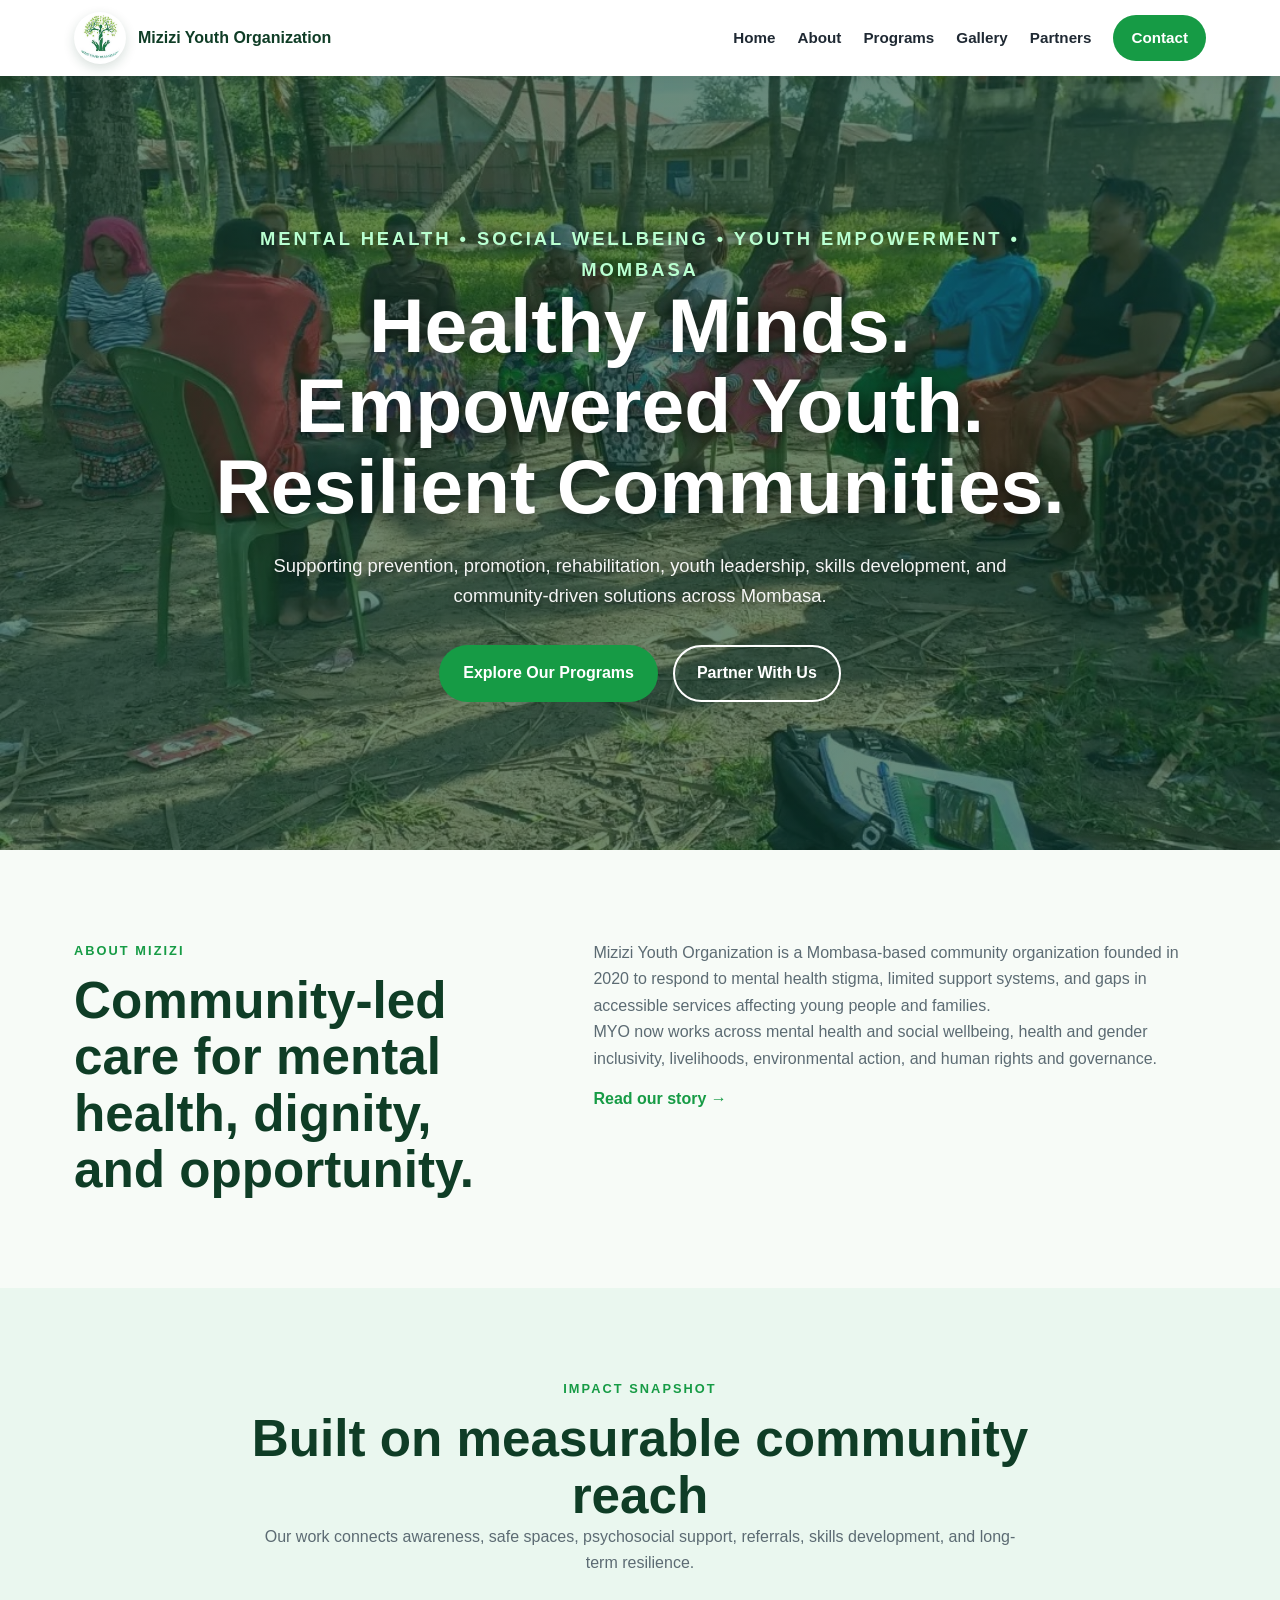
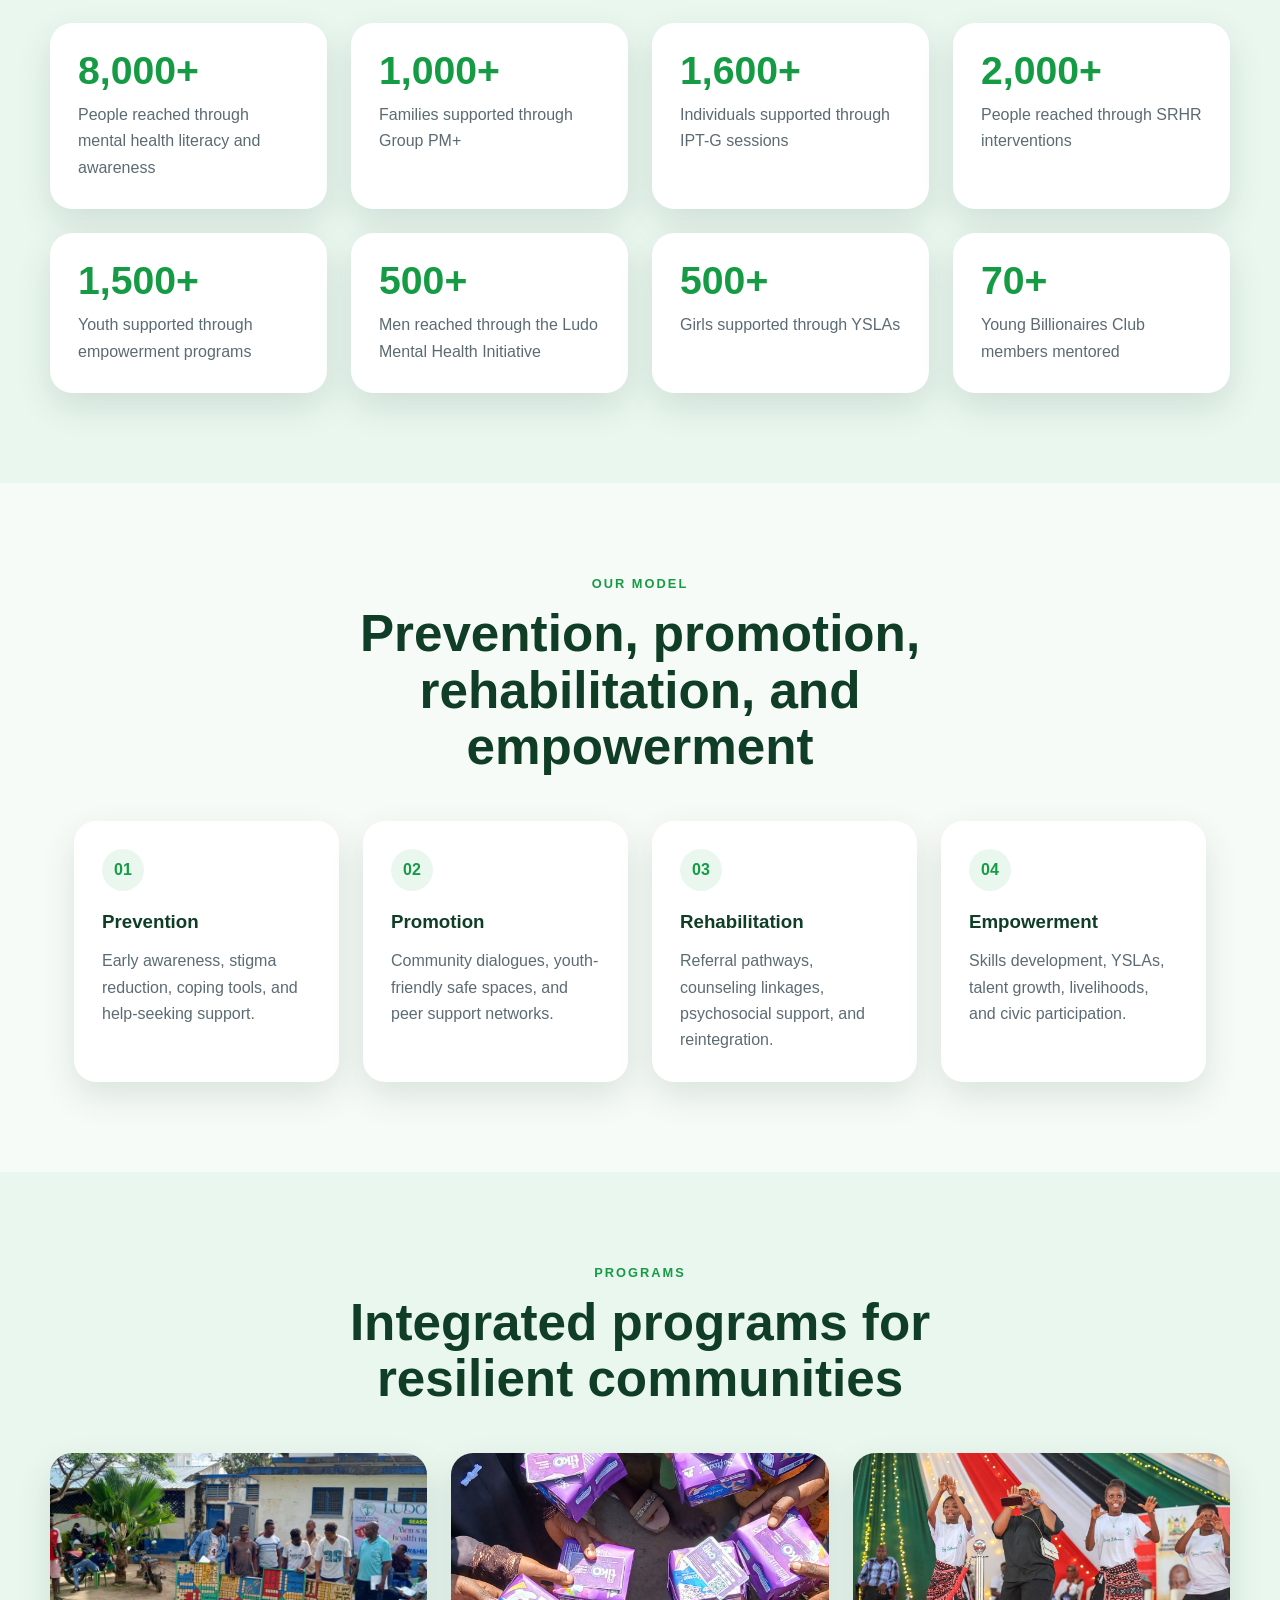
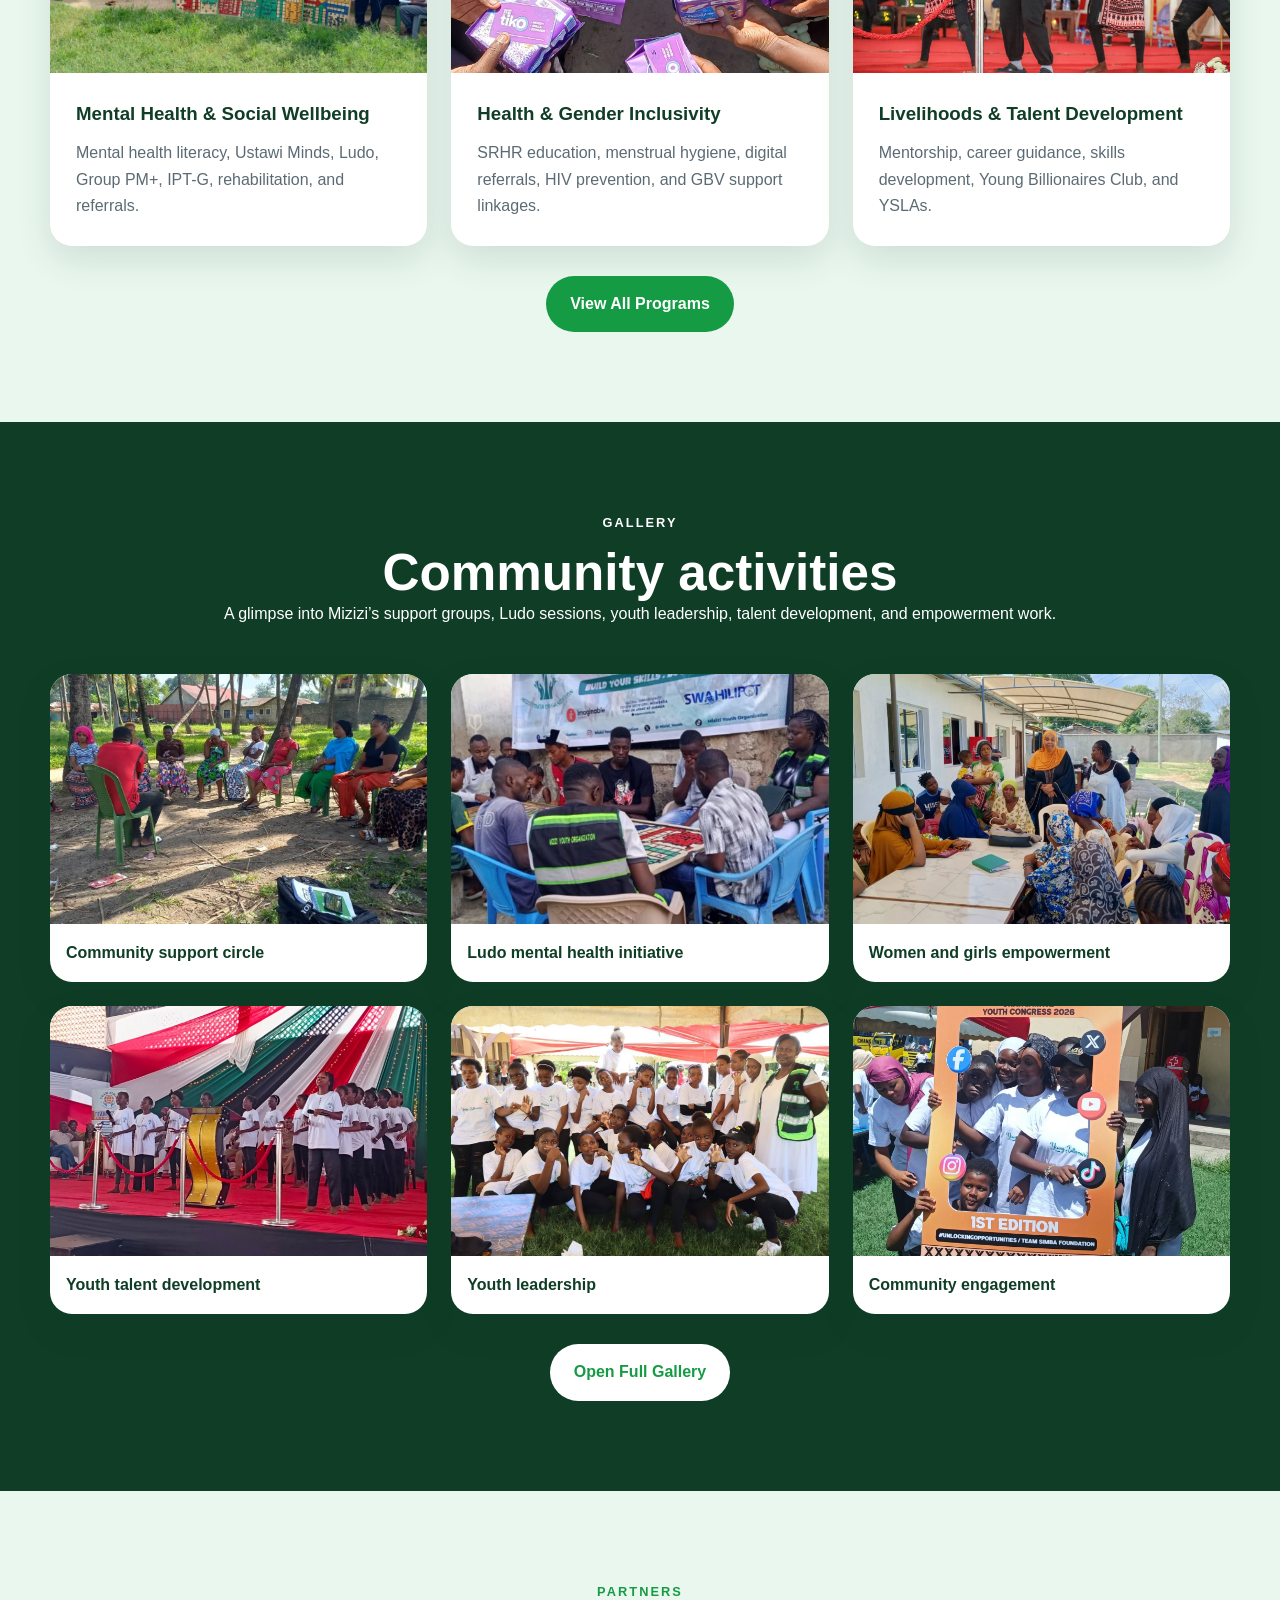
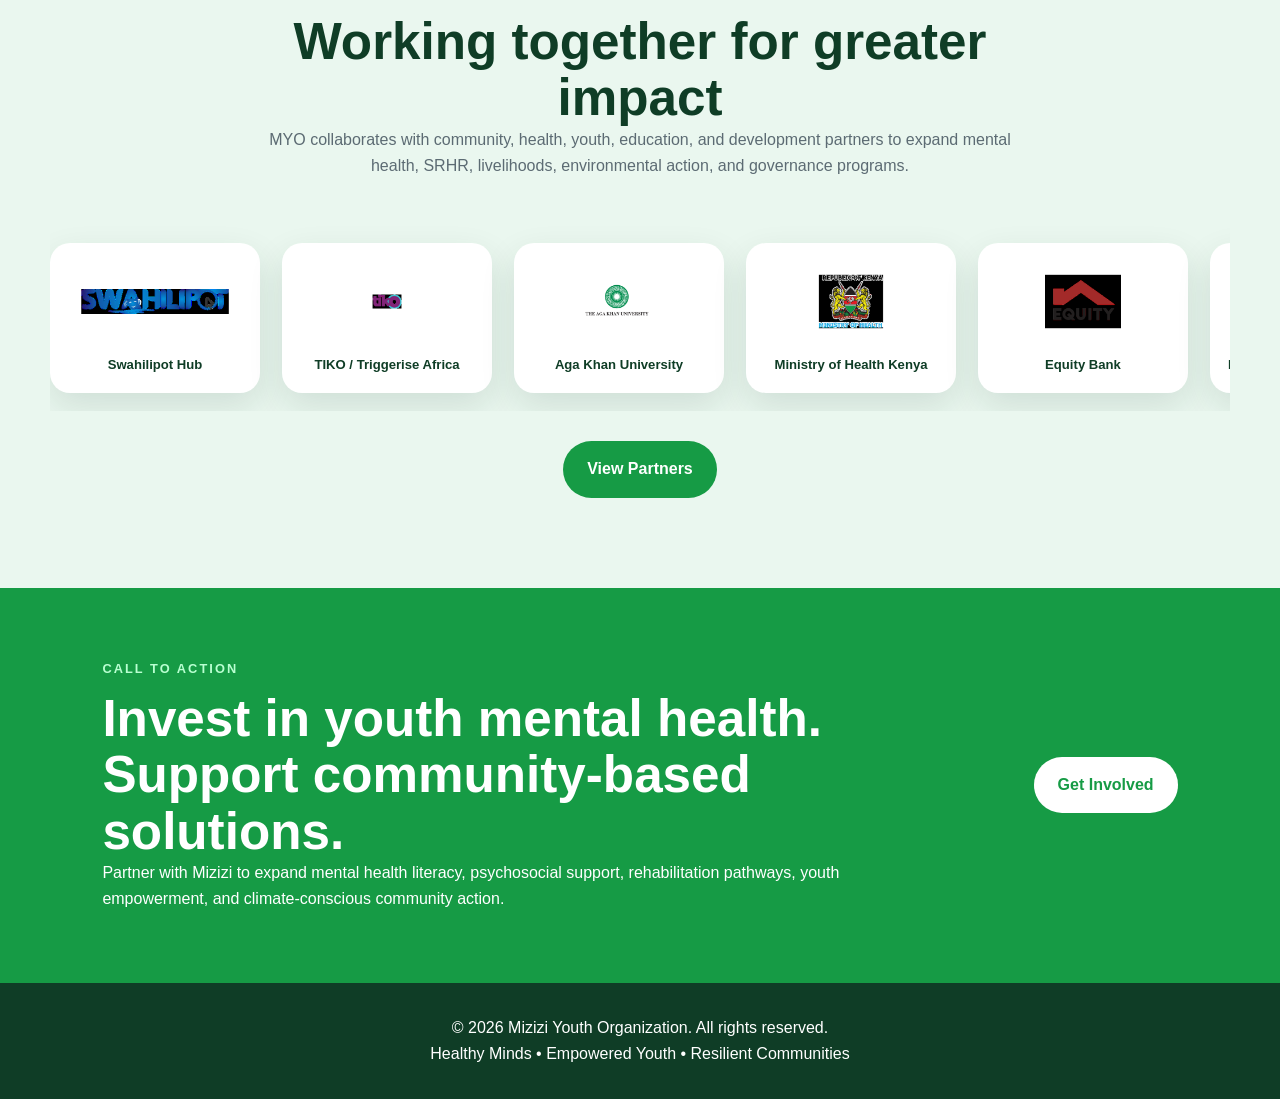
==== index.html @ 41eb35a1 "Add files via upload" ====
<!DOCTYPE html>
<html lang="en">
<head>
  <meta charset="UTF-8" />
  <meta name="viewport" content="width=device-width, initial-scale=1.0" />
  <title>Mizizi Youth Organization | Healthy Minds, Empowered Youth</title>
  <meta name="description" content="Mombasa-based community organization supporting mental health, youth empowerment, SRHR, rehabilitation, climate action, and governance." />
  <link rel="stylesheet" href="css/style.css" />
</head>
<body class="">
<header class="site-header">
  <nav class="navbar">
    <a href="index.html" class="brand">
      <img src="assets/images/mizizi-logo.png" alt="Mizizi Youth Organization logo" class="brand-logo" />
      <span>Mizizi Youth Organization</span>
    </a>
    <button class="menu-toggle" id="menuToggle" aria-label="Open navigation">☰</button>
    <div class="nav-links" id="navLinks">
      <a href="index.html">Home</a>
      <a href="about.html">About</a>
      <a href="programs.html">Programs</a>
      <a href="gallery.html">Gallery</a>
      <a href="partners.html">Partners</a>
      <a href="contact.html" class="nav-cta">Contact</a>
    </div>
  </nav>
</header>
<main>
<section class="hero" id="home">
  <div class="hero-content">
    <p class="eyebrow">Mental Health • Social Wellbeing • Youth Empowerment • Mombasa</p>
    <h1>Healthy Minds. Empowered Youth. Resilient Communities.</h1>
    <p>Supporting prevention, promotion, rehabilitation, youth leadership, skills development, and community-driven solutions across Mombasa.</p>
    <div class="hero-actions">
      <a href="programs.html" class="btn btn-primary">Explore Our Programs</a>
      <a href="contact.html" class="btn btn-secondary">Partner With Us</a>
    </div>
  </div>
</section>

<section class="section intro-section">
  <div class="two-col">
    <div>
      <p class="eyebrow">About Mizizi</p>
      <h2>Community-led care for mental health, dignity, and opportunity.</h2>
    </div>
    <div>
      <p>Mizizi Youth Organization is a Mombasa-based community organization founded in 2020 to respond to mental health stigma, limited support systems, and gaps in accessible services affecting young people and families.</p>
      <p>MYO now works across mental health and social wellbeing, health and gender inclusivity, livelihoods, environmental action, and human rights and governance.</p>
      <a href="about.html" class="text-link">Read our story →</a>
    </div>
  </div>
</section>

<section class="section light">
  <div class="section-heading">
    <p class="eyebrow">Impact Snapshot</p>
    <h2>Built on measurable community reach</h2>
    <p>Our work connects awareness, safe spaces, psychosocial support, referrals, skills development, and long-term resilience.</p>
  </div>
  <div class="stats-grid wide-stats">
    <div class="stat"><span>8,000+</span><p>People reached through mental health literacy and awareness</p></div>
    <div class="stat"><span>1,000+</span><p>Families supported through Group PM+</p></div>
    <div class="stat"><span>1,600+</span><p>Individuals supported through IPT-G sessions</p></div>
    <div class="stat"><span>2,000+</span><p>People reached through SRHR interventions</p></div>
    <div class="stat"><span>1,500+</span><p>Youth supported through empowerment programs</p></div>
    <div class="stat"><span>500+</span><p>Men reached through the Ludo Mental Health Initiative</p></div>
    <div class="stat"><span>500+</span><p>Girls supported through YSLAs</p></div>
    <div class="stat"><span>70+</span><p>Young Billionaires Club members mentored</p></div>
  </div>
</section>

<section class="section">
  <div class="section-heading">
    <p class="eyebrow">Our Model</p>
    <h2>Prevention, promotion, rehabilitation, and empowerment</h2>
  </div>
  <div class="model-grid">
    <article><span>01</span><h3>Prevention</h3><p>Early awareness, stigma reduction, coping tools, and help-seeking support.</p></article>
    <article><span>02</span><h3>Promotion</h3><p>Community dialogues, youth-friendly safe spaces, and peer support networks.</p></article>
    <article><span>03</span><h3>Rehabilitation</h3><p>Referral pathways, counseling linkages, psychosocial support, and reintegration.</p></article>
    <article><span>04</span><h3>Empowerment</h3><p>Skills development, YSLAs, talent growth, livelihoods, and civic participation.</p></article>
  </div>
</section>

<section class="section light">
  <div class="section-heading">
    <p class="eyebrow">Programs</p>
    <h2>Integrated programs for resilient communities</h2>
  </div>
  <div class="program-feature-grid">
    <article class="feature-card"><img src="assets/images/programs/ludo-mental-health.jpg" alt="Ludo mental health session"><div><h3>Mental Health & Social Wellbeing</h3><p>Mental health literacy, Ustawi Minds, Ludo, Group PM+, IPT-G, rehabilitation, and referrals.</p></div></article>
    <article class="feature-card"><img src="assets/images/programs/srhr-program.jpg" alt="SRHR outreach and menstrual hygiene support"><div><h3>Health & Gender Inclusivity</h3><p>SRHR education, menstrual hygiene, digital referrals, HIV prevention, and GBV support linkages.</p></div></article>
    <article class="feature-card"><img src="assets/images/programs/young-billionaires.jpg" alt="Young Billionaires Club talent development"><div><h3>Livelihoods & Talent Development</h3><p>Mentorship, career guidance, skills development, Young Billionaires Club, and YSLAs.</p></div></article>
  </div>
  <div class="center"><a href="programs.html" class="btn btn-primary">View All Programs</a></div>
</section>

<section class="section gallery-section">
  <div class="section-heading">
    <p class="eyebrow">Gallery</p>
    <h2>Community activities</h2>
    <p>A glimpse into Mizizi’s support groups, Ludo sessions, youth leadership, talent development, and empowerment work.</p>
  </div>
  <div class="gallery-grid">
    <figure><img src="assets/images/gallery/gallery1.jpeg" alt="Community support circle"><figcaption>Community support circle</figcaption></figure>
    <figure><img src="assets/images/gallery/gallery2.jpeg" alt="Ludo mental health activity"><figcaption>Ludo mental health initiative</figcaption></figure>
    <figure><img src="assets/images/gallery/gallery3.jpeg" alt="Women and girls savings group"><figcaption>Women and girls empowerment</figcaption></figure>
    <figure><img src="assets/images/gallery/gallery4.jpeg" alt="Young Billionaires talent showcase"><figcaption>Youth talent development</figcaption></figure>
    <figure><img src="assets/images/gallery/gallery6.jpeg" alt="Youth group photo"><figcaption>Youth leadership</figcaption></figure>
    <figure><img src="assets/images/gallery/gallery7.jpeg" alt="Changamwe youth congress"><figcaption>Community engagement</figcaption></figure>
  </div>
  <div class="center"><a href="gallery.html" class="btn btn-light">Open Full Gallery</a></div>
</section>

<section class="section light partners-preview">
  <div class="section-heading">
    <p class="eyebrow">Partners</p>
    <h2>Working together for greater impact</h2>
    <p>MYO collaborates with community, health, youth, education, and development partners to expand mental health, SRHR, livelihoods, environmental action, and governance programs.</p>
  </div>
  <div class="partner-marquee" aria-label="Mizizi partner logos">
  <div class="partner-track">
    <div class="partner-logo"><img src="assets/images/partners/swahilipot-hub.png" alt="Swahilipot Hub logo"><span>Swahilipot Hub</span></div>
<div class="partner-logo"><img src="assets/images/partners/tiko-triggerise.png" alt="TIKO / Triggerise Africa logo"><span>TIKO / Triggerise Africa</span></div>
<div class="partner-logo"><img src="assets/images/partners/aga-khan-university.png" alt="Aga Khan University logo"><span>Aga Khan University</span></div>
<div class="partner-logo"><img src="assets/images/partners/ministry-of-health.png" alt="Ministry of Health Kenya logo"><span>Ministry of Health Kenya</span></div>
<div class="partner-logo"><img src="assets/images/partners/equity-bank.png" alt="Equity Bank logo"><span>Equity Bank</span></div>
<div class="partner-logo"><img src="assets/images/partners/mombasa-women-empowerment-network.png" alt="Mombasa Women Empowerment Network logo"><span>Mombasa Women Empowerment Network</span></div>
<div class="partner-logo"><img src="assets/images/partners/mombasa-young-mothers.png" alt="Mombasa Young Mothers logo"><span>Mombasa Young Mothers</span></div>
<div class="partner-logo"><img src="assets/images/partners/pwani-youth-network.png" alt="Pwani Youth Network logo"><span>Pwani Youth Network</span></div>
<div class="partner-logo"><img src="assets/images/partners/shofco.png" alt="SHOFCO logo"><span>SHOFCO</span></div>
<div class="partner-logo"><img src="assets/images/partners/youth-alive-kenya.png" alt="Youth Alive Kenya logo"><span>Youth Alive Kenya</span></div>
<div class="partner-logo"><img src="assets/images/partners/thrive-together-cbo.png" alt="Thrive Together CBO logo"><span>Thrive Together CBO</span></div>
<div class="partner-logo"><img src="assets/images/partners/strong-minds-africa.png" alt="Strong Minds Africa logo"><span>Strong Minds Africa</span></div>
    <div class="partner-logo"><img src="assets/images/partners/swahilipot-hub.png" alt="Swahilipot Hub logo"><span>Swahilipot Hub</span></div>
<div class="partner-logo"><img src="assets/images/partners/tiko-triggerise.png" alt="TIKO / Triggerise Africa logo"><span>TIKO / Triggerise Africa</span></div>
<div class="partner-logo"><img src="assets/images/partners/aga-khan-university.png" alt="Aga Khan University logo"><span>Aga Khan University</span></div>
<div class="partner-logo"><img src="assets/images/partners/ministry-of-health.png" alt="Ministry of Health Kenya logo"><span>Ministry of Health Kenya</span></div>
<div class="partner-logo"><img src="assets/images/partners/equity-bank.png" alt="Equity Bank logo"><span>Equity Bank</span></div>
<div class="partner-logo"><img src="assets/images/partners/mombasa-women-empowerment-network.png" alt="Mombasa Women Empowerment Network logo"><span>Mombasa Women Empowerment Network</span></div>
<div class="partner-logo"><img src="assets/images/partners/mombasa-young-mothers.png" alt="Mombasa Young Mothers logo"><span>Mombasa Young Mothers</span></div>
<div class="partner-logo"><img src="assets/images/partners/pwani-youth-network.png" alt="Pwani Youth Network logo"><span>Pwani Youth Network</span></div>
<div class="partner-logo"><img src="assets/images/partners/shofco.png" alt="SHOFCO logo"><span>SHOFCO</span></div>
<div class="partner-logo"><img src="assets/images/partners/youth-alive-kenya.png" alt="Youth Alive Kenya logo"><span>Youth Alive Kenya</span></div>
<div class="partner-logo"><img src="assets/images/partners/thrive-together-cbo.png" alt="Thrive Together CBO logo"><span>Thrive Together CBO</span></div>
<div class="partner-logo"><img src="assets/images/partners/strong-minds-africa.png" alt="Strong Minds Africa logo"><span>Strong Minds Africa</span></div>
  </div>
</div>
  <div class="center"><a href="partners.html" class="btn btn-primary">View Partners</a></div>
</section>

<section class="cta-band">
  <div>
    <p class="eyebrow">Call to Action</p>
    <h2>Invest in youth mental health. Support community-based solutions.</h2>
    <p>Partner with Mizizi to expand mental health literacy, psychosocial support, rehabilitation pathways, youth empowerment, and climate-conscious community action.</p>
  </div>
  <a href="contact.html" class="btn btn-light">Get Involved</a>
</section>
</main>
<footer class="site-footer">
  <p>© 2026 Mizizi Youth Organization. All rights reserved.</p>
  <p>Healthy Minds • Empowered Youth • Resilient Communities</p>
</footer>
<script src="js/main.js"></script>
</body>
</html>
---- css/style.css ----
:root {
  --green: #169b45;
  --deep-green: #0f3d26;
  --mint: #eaf7ef;
  --dark: #1f2933;
  --muted: #5c6b73;
  --white: #ffffff;
  --soft: #f7fbf7;
  --shadow: 0 14px 35px rgba(15, 61, 38, 0.12);
  --radius: 22px;
}
*{margin:0;padding:0;box-sizing:border-box} html{scroll-behavior:smooth} body{font-family:Arial,Helvetica,sans-serif;background:var(--soft);color:var(--dark);line-height:1.65} img{max-width:100%;display:block} a{text-decoration:none}.center{text-align:center;margin-top:30px}.site-header{position:sticky;top:0;z-index:1000;background:rgba(255,255,255,.95);backdrop-filter:blur(10px);box-shadow:0 4px 18px rgba(0,0,0,.06)}.navbar{max-width:1180px;margin:auto;padding:12px 24px;display:flex;justify-content:space-between;align-items:center}.brand{display:flex;gap:12px;align-items:center;color:var(--deep-green);font-weight:800}.brand-logo{width:52px;height:52px;border-radius:50%;object-fit:contain;background:#fff;padding:3px;box-shadow:0 4px 12px rgba(15,61,38,.16)}.nav-links{display:flex;gap:22px;align-items:center}.nav-links a{color:var(--dark);font-weight:700;font-size:.95rem}.nav-links a:hover{color:var(--green)}.nav-cta{background:var(--green);color:white!important;padding:10px 18px;border-radius:999px}.menu-toggle{display:none;border:0;background:transparent;font-size:1.8rem;color:var(--deep-green);cursor:pointer}.hero,.page-hero{position:relative;display:grid;place-items:center;text-align:center;color:#fff;padding:110px 24px;background-size:cover;background-position:center}.hero{min-height:86vh;background-image:linear-gradient(rgba(15,61,38,.60),rgba(15,61,38,.60)),url("../assets/images/hero.jpeg?v=5");transition:background-image 1s ease-in-out}.page-hero{min-height:44vh;background-image:linear-gradient(rgba(15,61,38,.72),rgba(15,61,38,.72)),url("../assets/images/hero.jpeg?v=5")}.hero-content,.page-hero>*{max-width:980px;position:relative;z-index:2}.eyebrow{color:var(--green);text-transform:uppercase;font-size:.8rem;letter-spacing:.16em;font-weight:900;margin-bottom:12px}.hero .eyebrow,.page-hero .eyebrow,.cta-band .eyebrow{color:#b9ffd1}.hero h1,.page-hero h1{font-size:clamp(2.35rem,6vw,5.2rem);line-height:1.05;margin-bottom:24px;text-shadow:0 4px 15px rgba(0,0,0,.6)}.page-hero h1{font-size:clamp(2.2rem,5vw,4.3rem)}.hero p,.page-hero p{max-width:760px;margin:auto;font-size:1.15rem;color:rgba(255,255,255,.95);text-shadow:0 2px 8px rgba(0,0,0,.5)}.hero-actions{margin-top:34px;display:flex;gap:15px;justify-content:center;flex-wrap:wrap}.btn{display:inline-flex;align-items:center;justify-content:center;padding:13px 22px;border-radius:999px;font-weight:800;border:2px solid transparent;cursor:pointer}.btn-primary{background:var(--green);color:white}.btn-secondary{border-color:white;color:white}.btn-light{background:white;color:var(--green)}.text-link{display:inline-block;margin-top:14px;color:var(--green);font-weight:900}.section{max-width:1180px;margin:auto;padding:90px 24px}.light{max-width:none;background:var(--mint)}.light>*{max-width:1180px;margin-left:auto;margin-right:auto}.two-col{display:grid;grid-template-columns:.9fr 1.2fr;gap:60px;align-items:start}h2{color:var(--deep-green);font-size:clamp(2rem,4vw,3.2rem);line-height:1.1}h3{color:var(--deep-green);margin-bottom:10px}p{color:var(--muted)}.section-heading{max-width:780px;margin:0 auto 46px;text-align:center}.mission-grid,.stats-grid,.program-grid,.partners-grid,.gallery-grid,.model-grid,.values-grid,.program-feature-grid,.program-detail-grid,.logo-card-grid{display:grid;gap:24px}.mission-grid{grid-template-columns:repeat(3,1fr)}.mission-grid article,.program-card,.stat,.partners-grid span,.contact-form,.model-grid article,.feature-card,.program-detail-card,.logo-card{background:white;padding:28px;border-radius:var(--radius);box-shadow:var(--shadow)}.stats-grid{grid-template-columns:repeat(4,1fr)}.stat span{display:block;color:var(--green);font-size:2.45rem;font-weight:900;line-height:1;margin-bottom:12px}.model-grid{grid-template-columns:repeat(4,1fr)}.model-grid.three{grid-template-columns:repeat(3,1fr)}.model-grid span{display:inline-grid;place-items:center;width:42px;height:42px;border-radius:50%;background:var(--mint);color:var(--green);font-weight:900;margin-bottom:16px}.program-feature-grid{grid-template-columns:repeat(3,1fr)}.feature-card,.program-detail-card{padding:0;overflow:hidden}.feature-card img{height:220px;width:100%;object-fit:cover}.feature-card div{padding:26px}.program-detail-grid{grid-template-columns:repeat(2,1fr)}.program-detail-card{display:grid;grid-template-columns:180px 1fr}.program-detail-card img{height:100%;width:100%;object-fit:cover}.program-detail-card div{padding:24px}.program-card{border-top:5px solid var(--green)}.gallery-section{max-width:none;background:var(--deep-green)}.gallery-section .section-heading,.gallery-section .gallery-grid{max-width:1180px;margin-left:auto;margin-right:auto}.gallery-section h2,.gallery-section .section-heading p{color:white}.gallery-grid{grid-template-columns:repeat(3,1fr)}.gallery-grid figure{background:white;border-radius:var(--radius);overflow:hidden;box-shadow:var(--shadow)}.gallery-grid img{height:250px;width:100%;object-fit:cover}.large-gallery img{height:330px}.gallery-grid figcaption{padding:16px;font-weight:800;color:var(--deep-green)}.logo-grid,.compact-logo-grid{display:grid;grid-template-columns:repeat(3,1fr);gap:18px;text-align:center}.logo-grid span,.compact-logo-grid span{background:white;padding:24px;border-radius:var(--radius);font-weight:800;color:var(--deep-green);box-shadow:var(--shadow)}.logo-card-grid{grid-template-columns:repeat(5,1fr)}.logo-card{text-align:center}.logo-placeholder{height:100px;border:2px dashed #b7d4c1;border-radius:16px;display:grid;place-items:center;color:var(--green);font-weight:900;margin-bottom:14px;background:#f7fbf7}.logo-card h3{font-size:.95rem}.values-grid{grid-template-columns:repeat(4,1fr)}.values-grid span{background:#fff;border-radius:999px;padding:16px 20px;text-align:center;font-weight:900;color:var(--deep-green);box-shadow:var(--shadow)}.cta-band{margin:0 auto;background:var(--green);color:white;padding:70px 8%;display:flex;align-items:center;justify-content:space-between;gap:35px}.cta-band h2,.cta-band p{color:white}.cta-band div{max-width:800px}.contact-list{margin-top:24px}.contact-form{display:grid;gap:18px}.contact-form label{display:grid;gap:8px;color:var(--deep-green);font-weight:800}.contact-form input,.contact-form textarea{width:100%;border:1px solid #d8e7dc;border-radius:14px;padding:13px 14px;font:inherit}.form-note{font-size:.85rem}.site-footer{background:var(--deep-green);color:white;text-align:center;padding:32px 24px}.site-footer p{color:white}@media(max-width:980px){.two-col,.mission-grid,.stats-grid,.program-feature-grid,.program-detail-grid,.gallery-grid,.logo-card-grid,.values-grid,.model-grid,.model-grid.three{grid-template-columns:repeat(2,1fr)}.program-detail-card{grid-template-columns:1fr}.program-detail-card img{height:230px}.cta-band{flex-direction:column;align-items:flex-start}.logo-grid,.compact-logo-grid{grid-template-columns:repeat(2,1fr)}}@media(max-width:760px){.menu-toggle{display:block}.nav-links{position:absolute;top:77px;left:0;right:0;background:white;padding:20px 24px;flex-direction:column;align-items:flex-start;display:none;box-shadow:0 15px 25px rgba(0,0,0,.08)}.nav-links.active{display:flex}.two-col,.mission-grid,.stats-grid,.program-feature-grid,.program-detail-grid,.gallery-grid,.logo-card-grid,.values-grid,.model-grid,.model-grid.three,.logo-grid,.compact-logo-grid{grid-template-columns:1fr}.hero{min-height:78vh}.section{padding:70px 20px}.hero h1{font-size:2.5rem}.gallery-grid img,.large-gallery img{height:250px}}

/* Partner logo marquee */
.partners-preview{overflow:hidden}.partner-marquee{width:100%;overflow:hidden;position:relative;padding:18px 0}.partner-track{display:flex;gap:22px;align-items:center;width:max-content;animation:partnerScroll 38s linear infinite}.partner-marquee:hover .partner-track{animation-play-state:paused}.partner-logo{min-width:210px;height:150px;background:#fff;border-radius:20px;box-shadow:var(--shadow);display:flex;flex-direction:column;align-items:center;justify-content:center;padding:18px;text-align:center}.partner-logo img{max-width:170px;max-height:80px;object-fit:contain;margin:auto}.partner-logo span{font-size:.82rem;font-weight:900;color:var(--deep-green);margin-top:12px}.partner-logo-grid{display:grid;grid-template-columns:repeat(4,1fr);gap:24px}.partner-logo-grid .partner-logo{width:100%;min-width:0;height:170px}.program-detail-card strong{display:block;margin-top:12px;color:var(--green)}@keyframes partnerScroll{from{transform:translateX(0)}to{transform:translateX(-50%)}}@media(max-width:980px){.partner-logo-grid{grid-template-columns:repeat(3,1fr)}}@media(max-width:760px){.partner-logo-grid{grid-template-columns:repeat(2,1fr)}.partner-logo{min-width:190px}.partner-track{animation-duration:45s}}

/* Grouped gallery updates */
.gallery-category .section-heading{margin-bottom:34px}
.gallery-category.light{max-width:none}
.gallery-category.light>.section-heading,.gallery-category.light>.gallery-grid{max-width:1180px;margin-left:auto;margin-right:auto}
.gallery-category.light>.gallery-grid{display:grid}
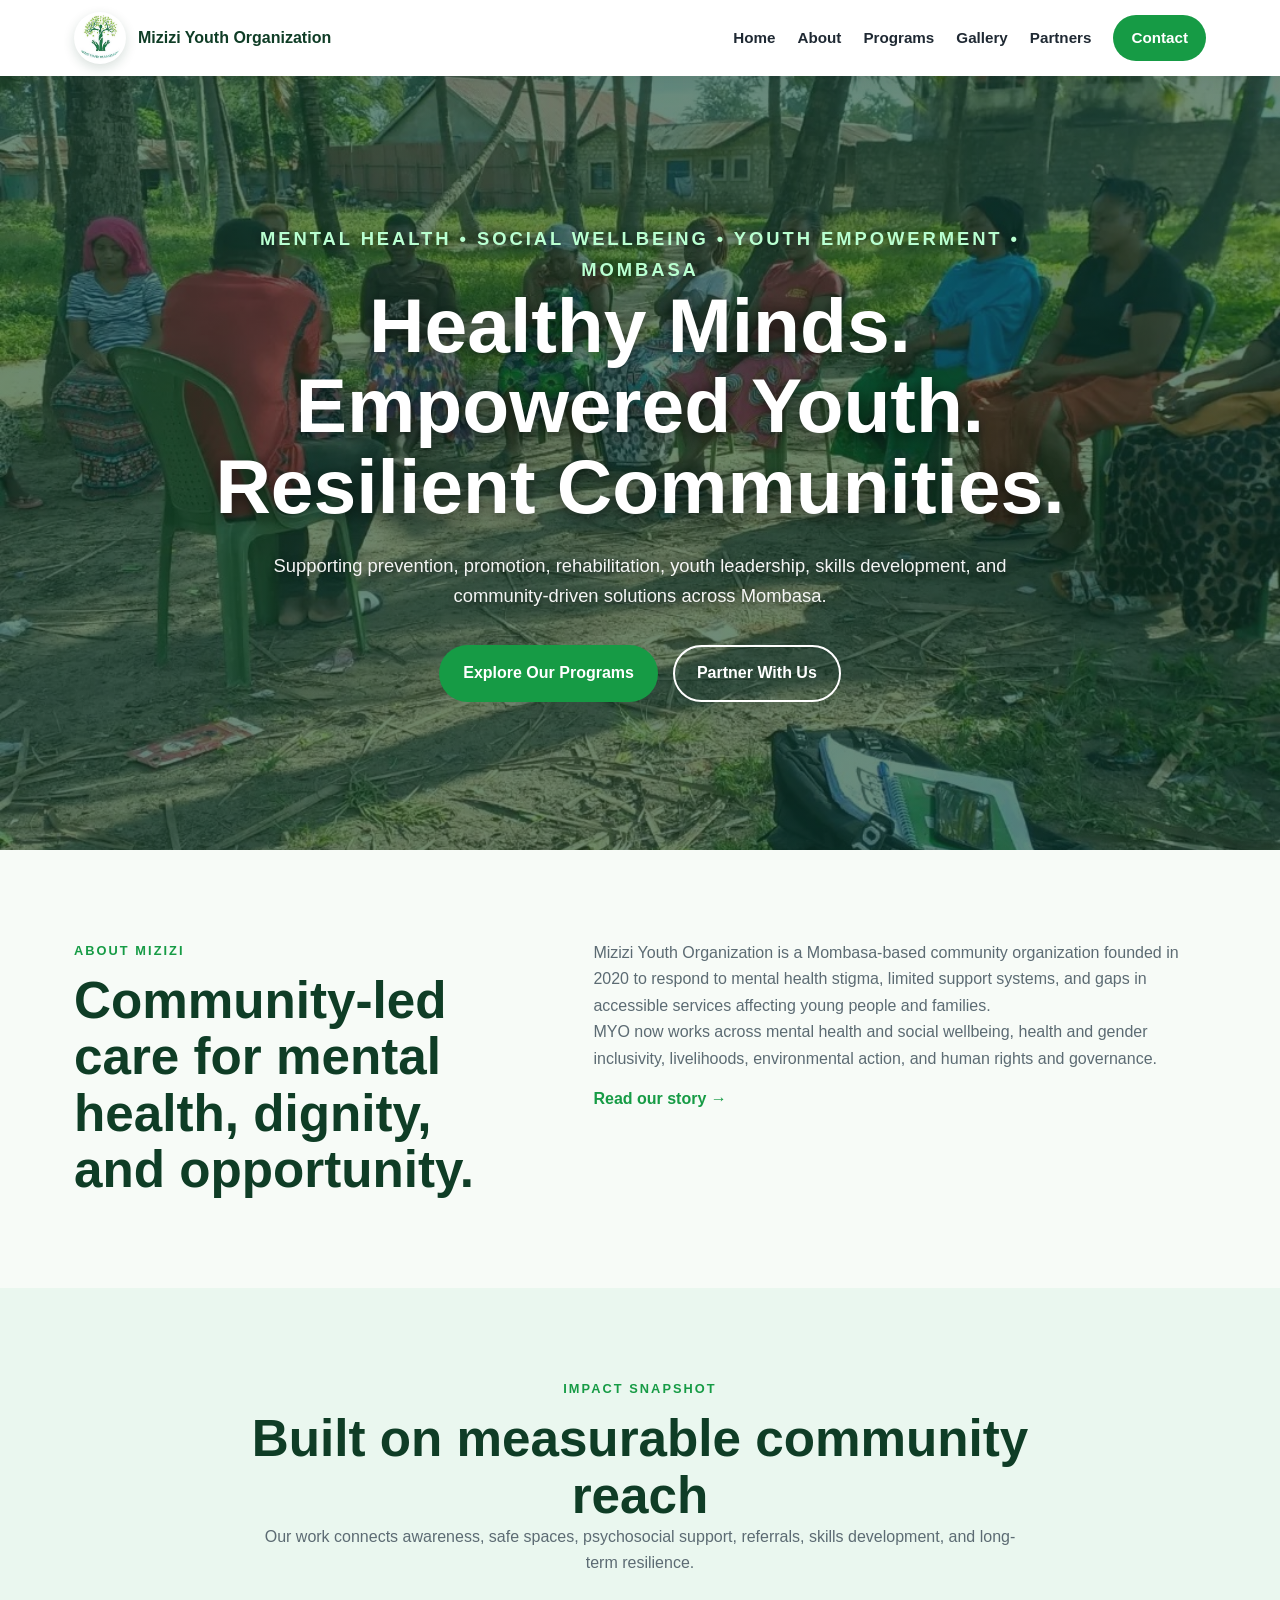
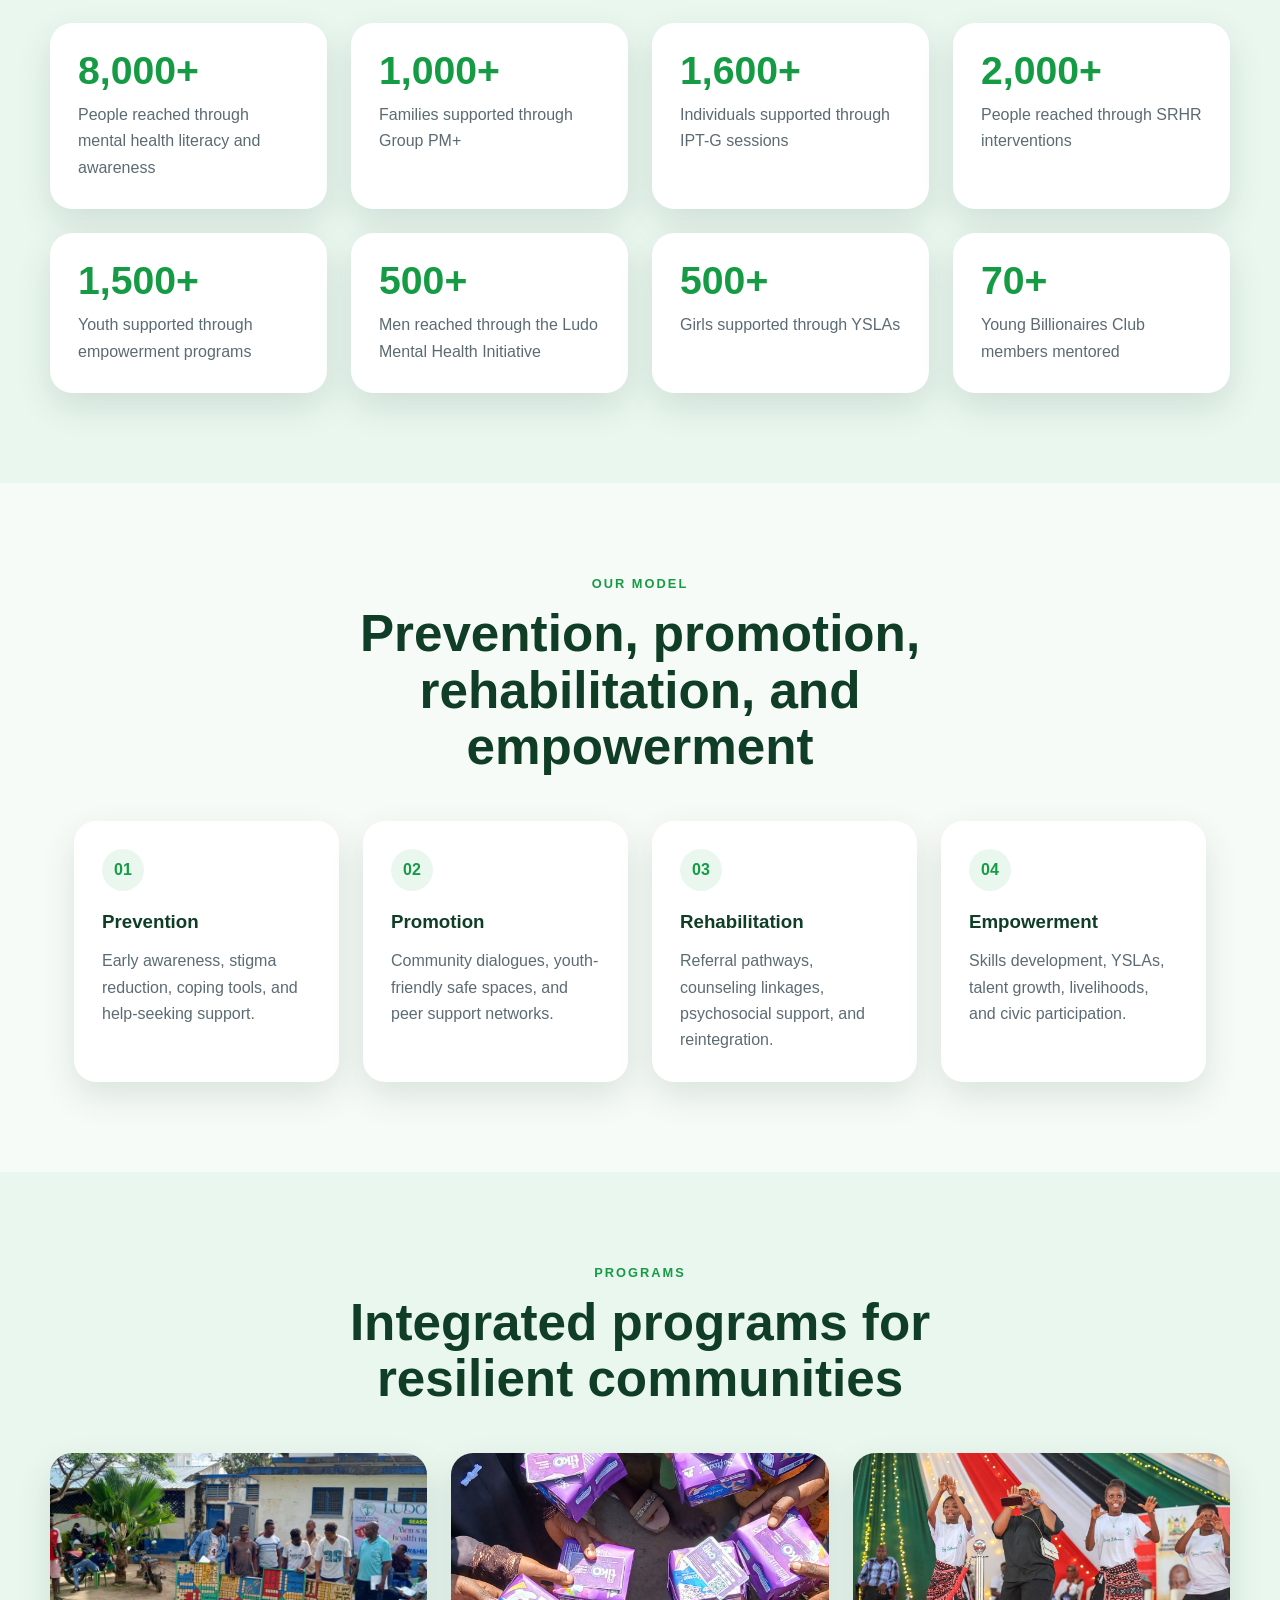
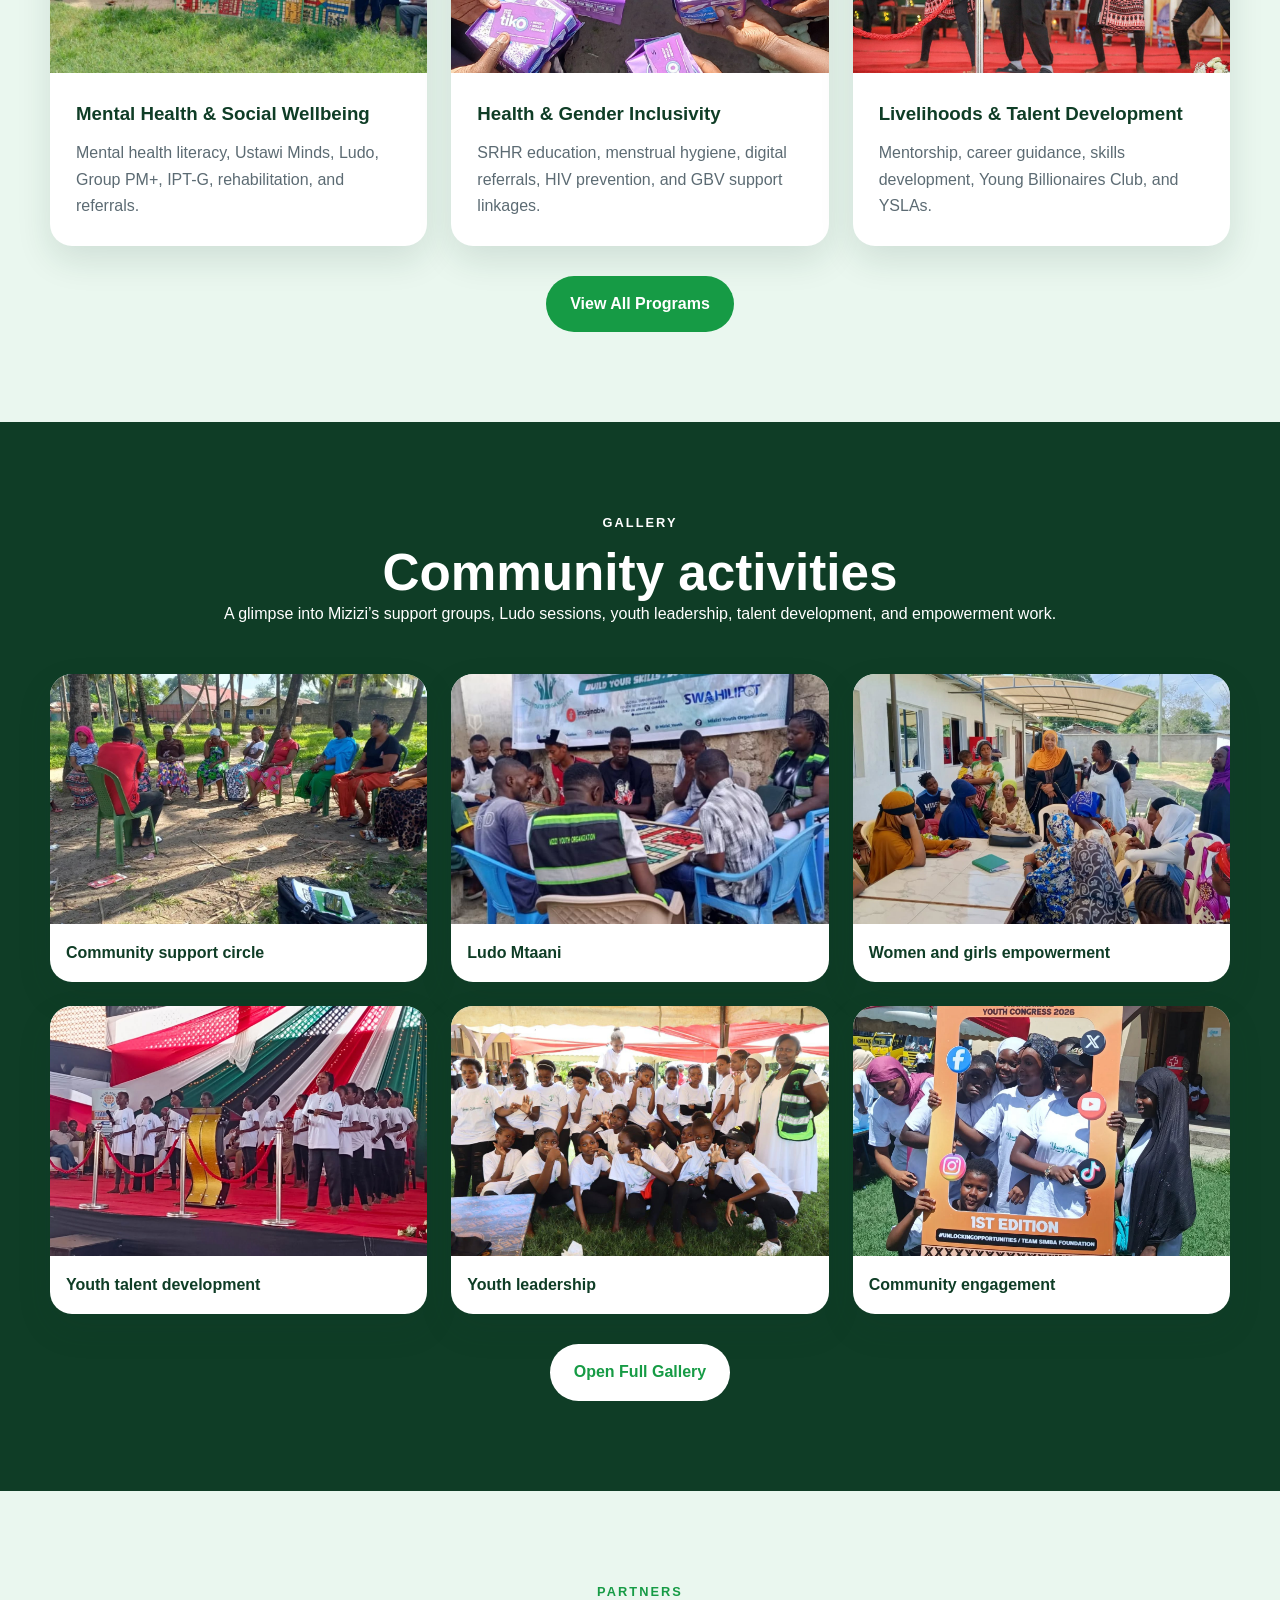
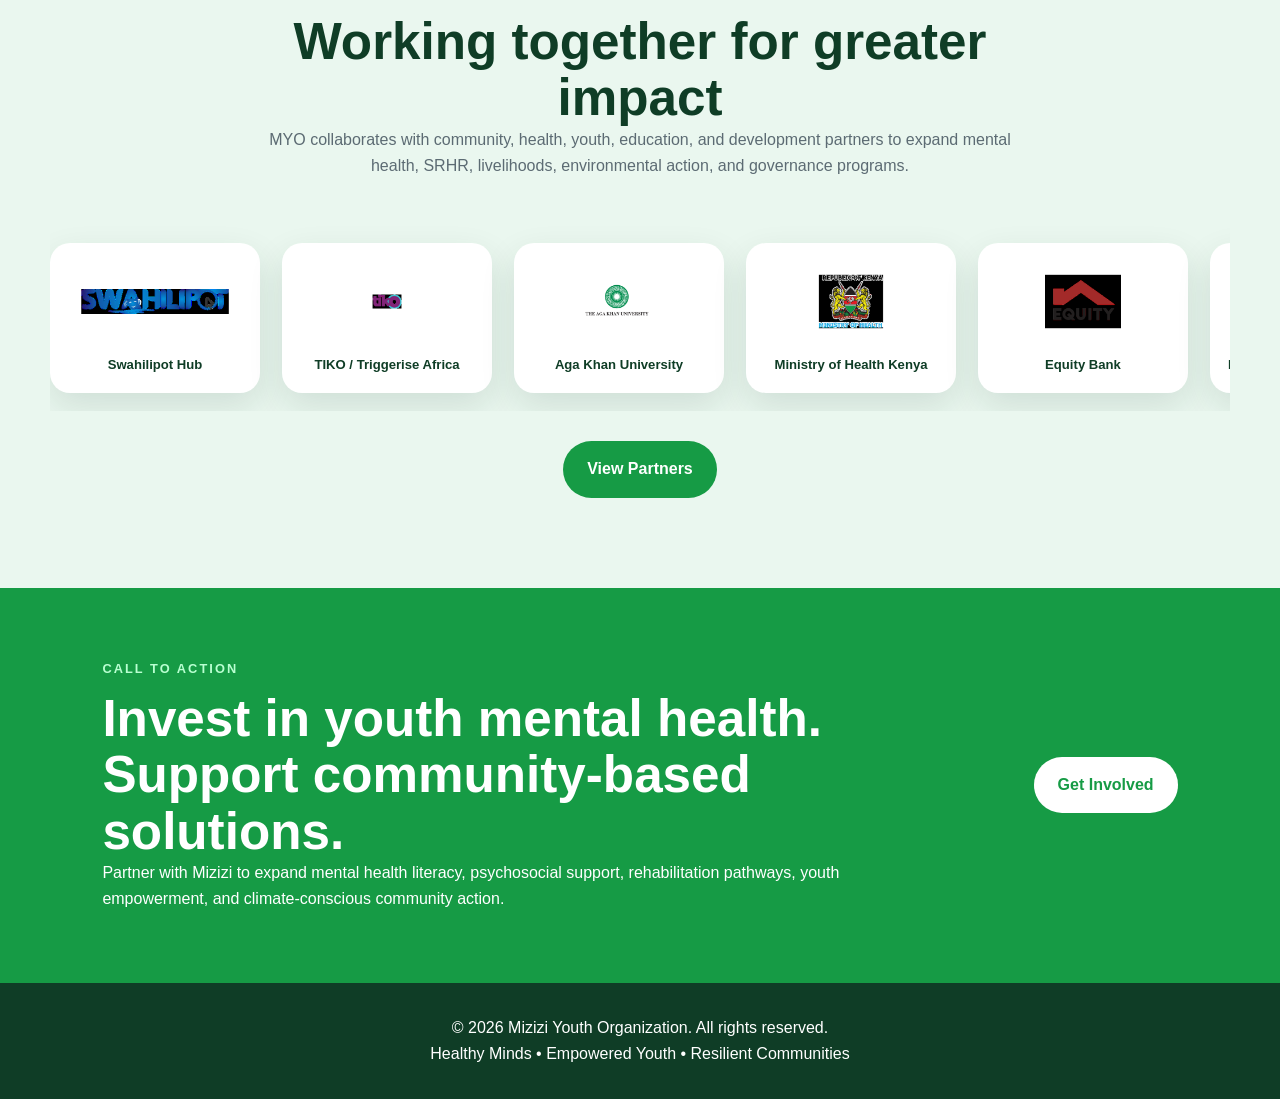
==== commit 733c879d: "Update index.html" ====
--- a/index.html
+++ b/index.html
@@ -89,7 +89,7 @@
     <h2>Integrated programs for resilient communities</h2>
   </div>
   <div class="program-feature-grid">
-    <article class="feature-card"><img src="assets/images/programs/ludo-mental-health.jpg" alt="Ludo mental health session"><div><h3>Mental Health & Social Wellbeing</h3><p>Mental health literacy, Ustawi Minds, Ludo, Group PM+, IPT-G, rehabilitation, and referrals.</p></div></article>
+    <article class="feature-card"><img src="assets/images/programs/ludo-mental-health.jpg" alt="Ludo Mtaani"><div><h3>Mental Health & Social Wellbeing</h3><p>Mental health literacy, Ustawi Minds, Ludo, Group PM+, IPT-G, rehabilitation, and referrals.</p></div></article>
     <article class="feature-card"><img src="assets/images/programs/srhr-program.jpg" alt="SRHR outreach and menstrual hygiene support"><div><h3>Health & Gender Inclusivity</h3><p>SRHR education, menstrual hygiene, digital referrals, HIV prevention, and GBV support linkages.</p></div></article>
     <article class="feature-card"><img src="assets/images/programs/young-billionaires.jpg" alt="Young Billionaires Club talent development"><div><h3>Livelihoods & Talent Development</h3><p>Mentorship, career guidance, skills development, Young Billionaires Club, and YSLAs.</p></div></article>
   </div>
@@ -104,7 +104,7 @@
   </div>
   <div class="gallery-grid">
     <figure><img src="assets/images/gallery/gallery1.jpeg" alt="Community support circle"><figcaption>Community support circle</figcaption></figure>
-    <figure><img src="assets/images/gallery/gallery2.jpeg" alt="Ludo mental health activity"><figcaption>Ludo mental health initiative</figcaption></figure>
+    <figure><img src="assets/images/gallery/gallery2.jpeg" alt="Ludo Mtaani"><figcaption>Ludo Mtaani</figcaption></figure>
     <figure><img src="assets/images/gallery/gallery3.jpeg" alt="Women and girls savings group"><figcaption>Women and girls empowerment</figcaption></figure>
     <figure><img src="assets/images/gallery/gallery4.jpeg" alt="Young Billionaires talent showcase"><figcaption>Youth talent development</figcaption></figure>
     <figure><img src="assets/images/gallery/gallery6.jpeg" alt="Youth group photo"><figcaption>Youth leadership</figcaption></figure>
@@ -165,4 +165,4 @@
 </footer>
 <script src="js/main.js"></script>
 </body>
-</html>+</html>
